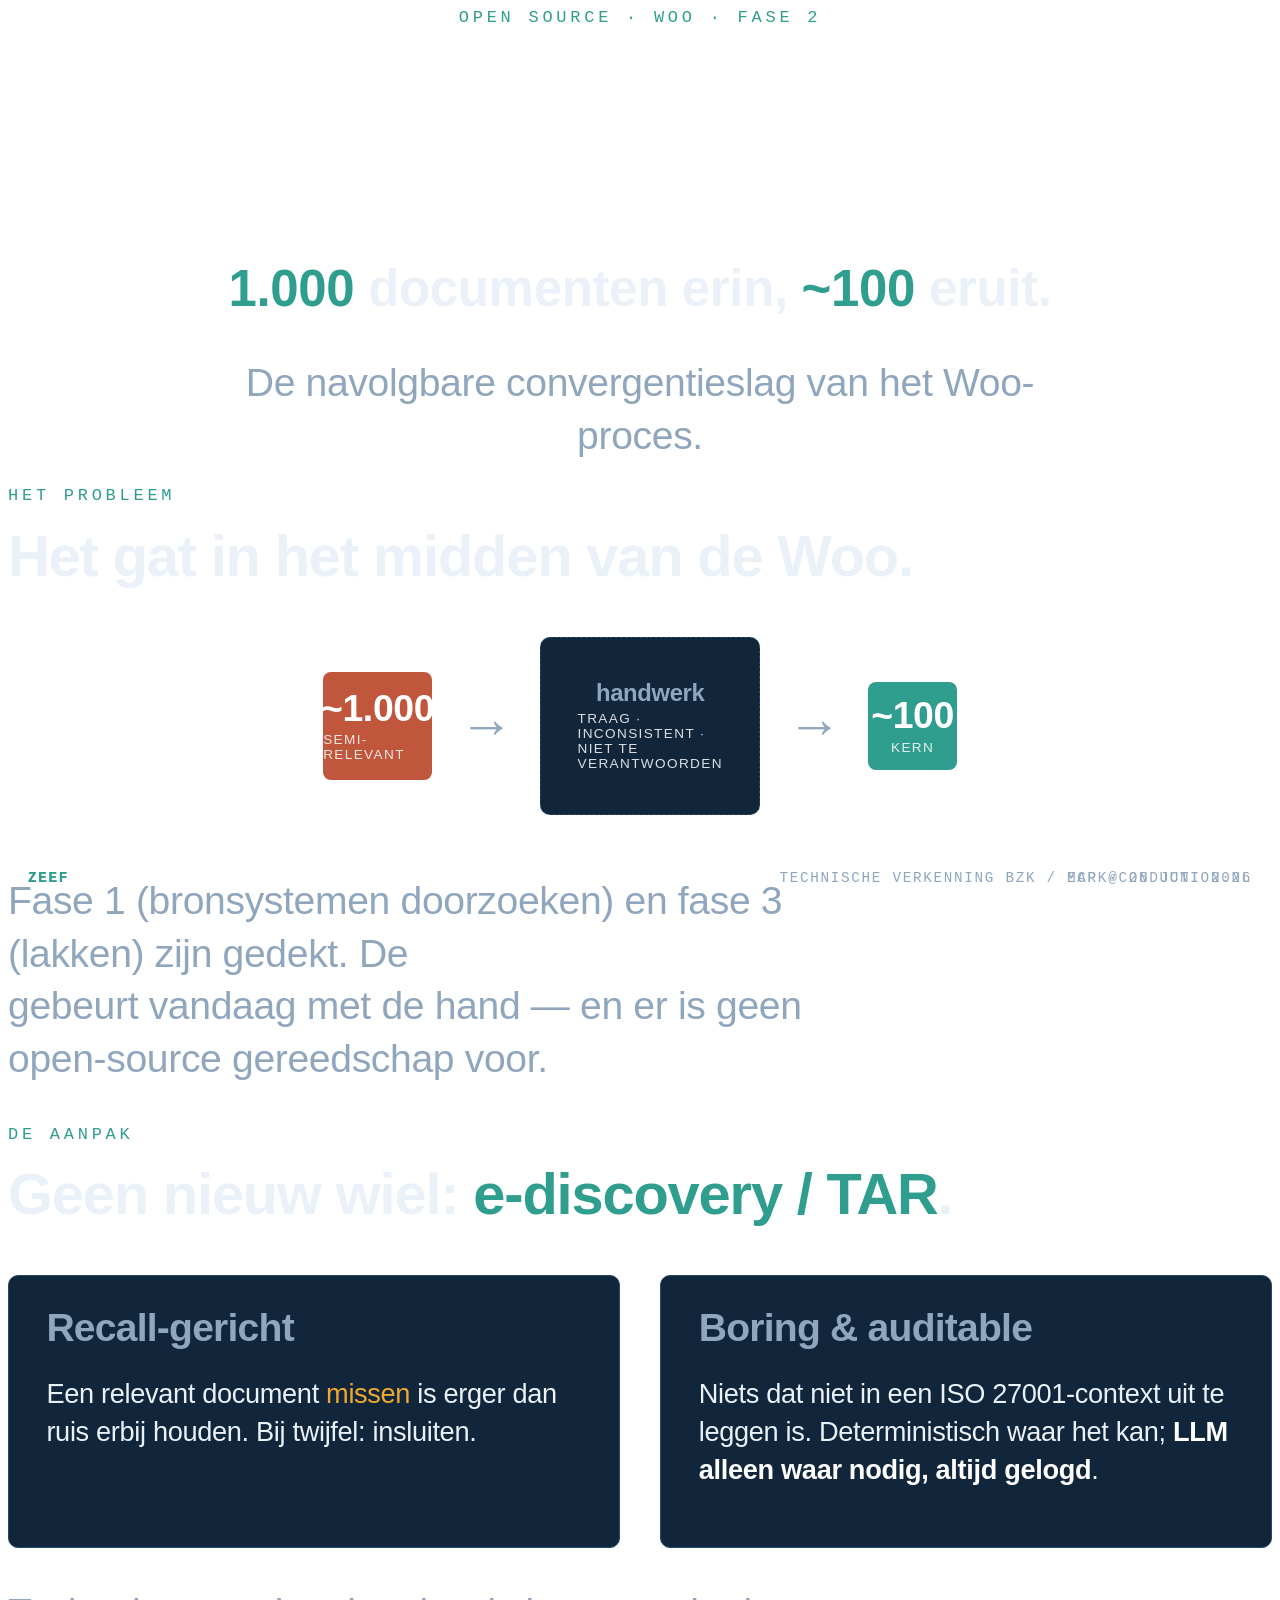
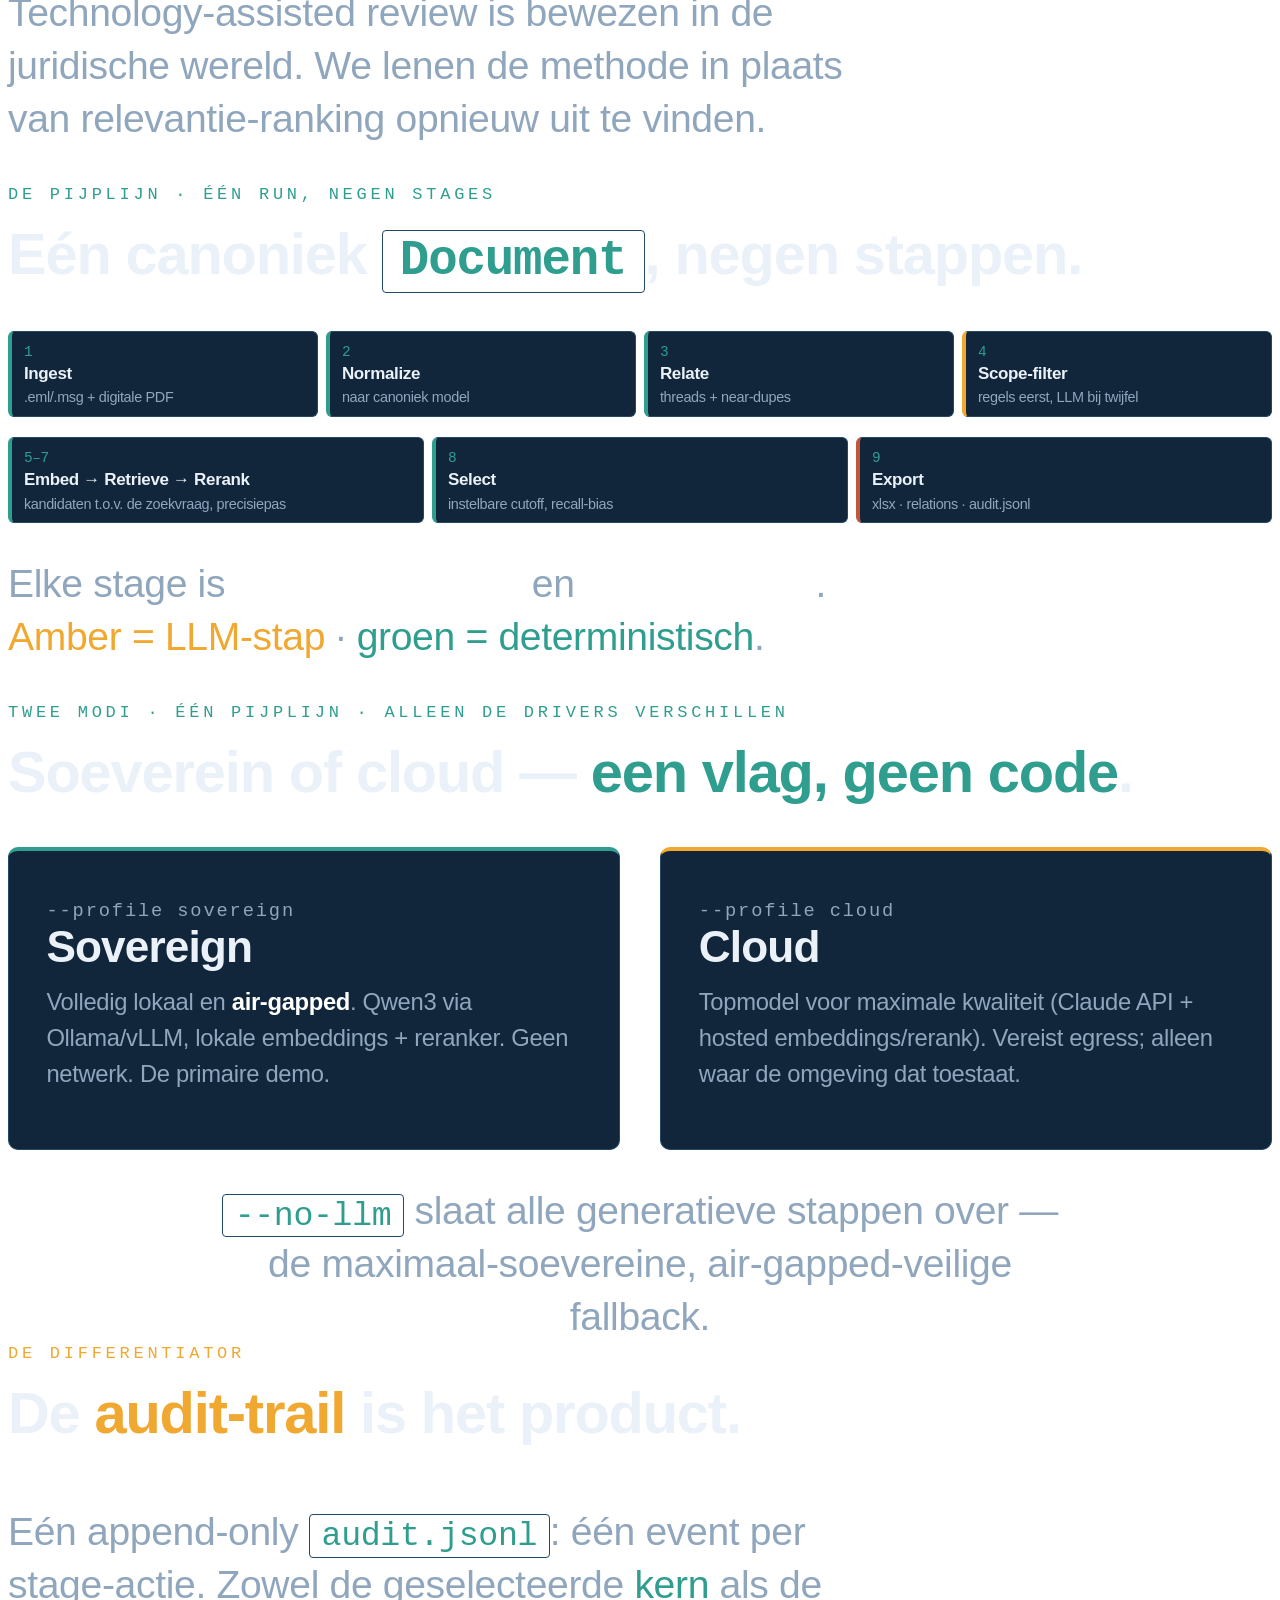
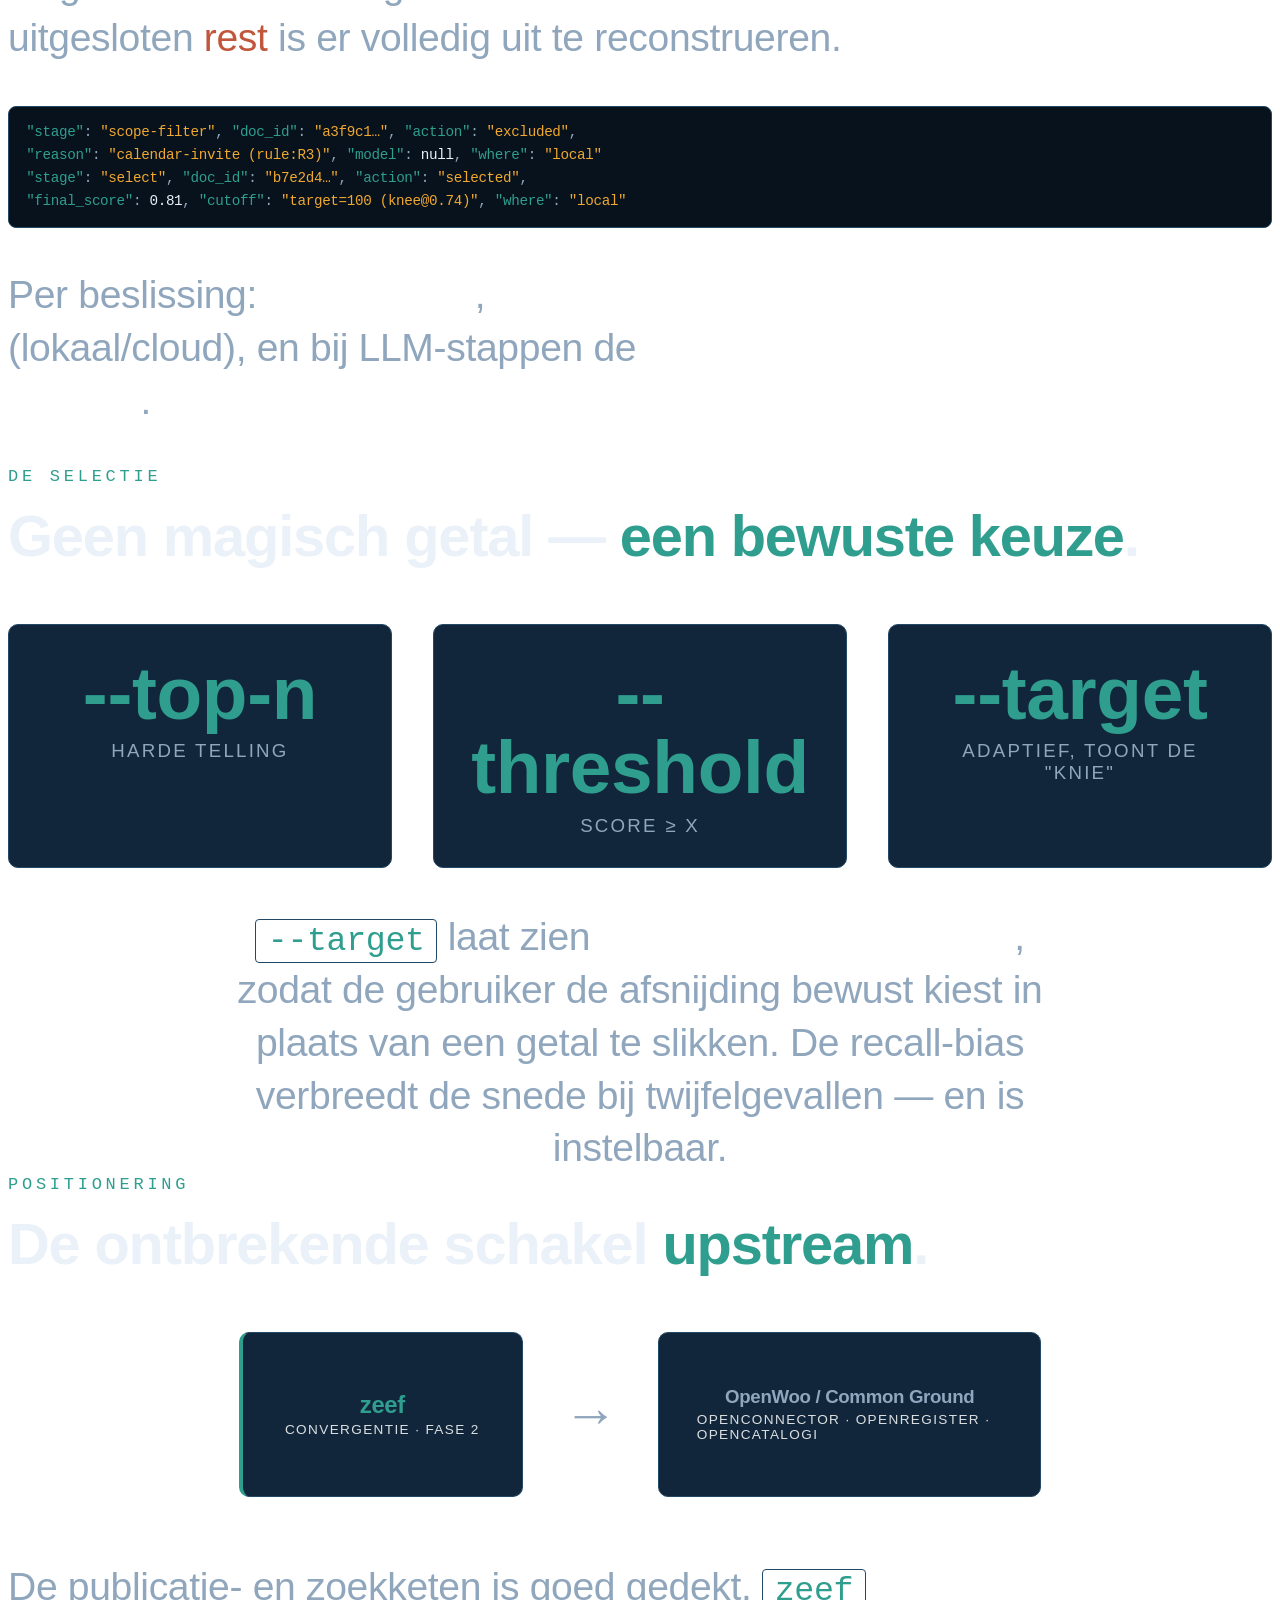
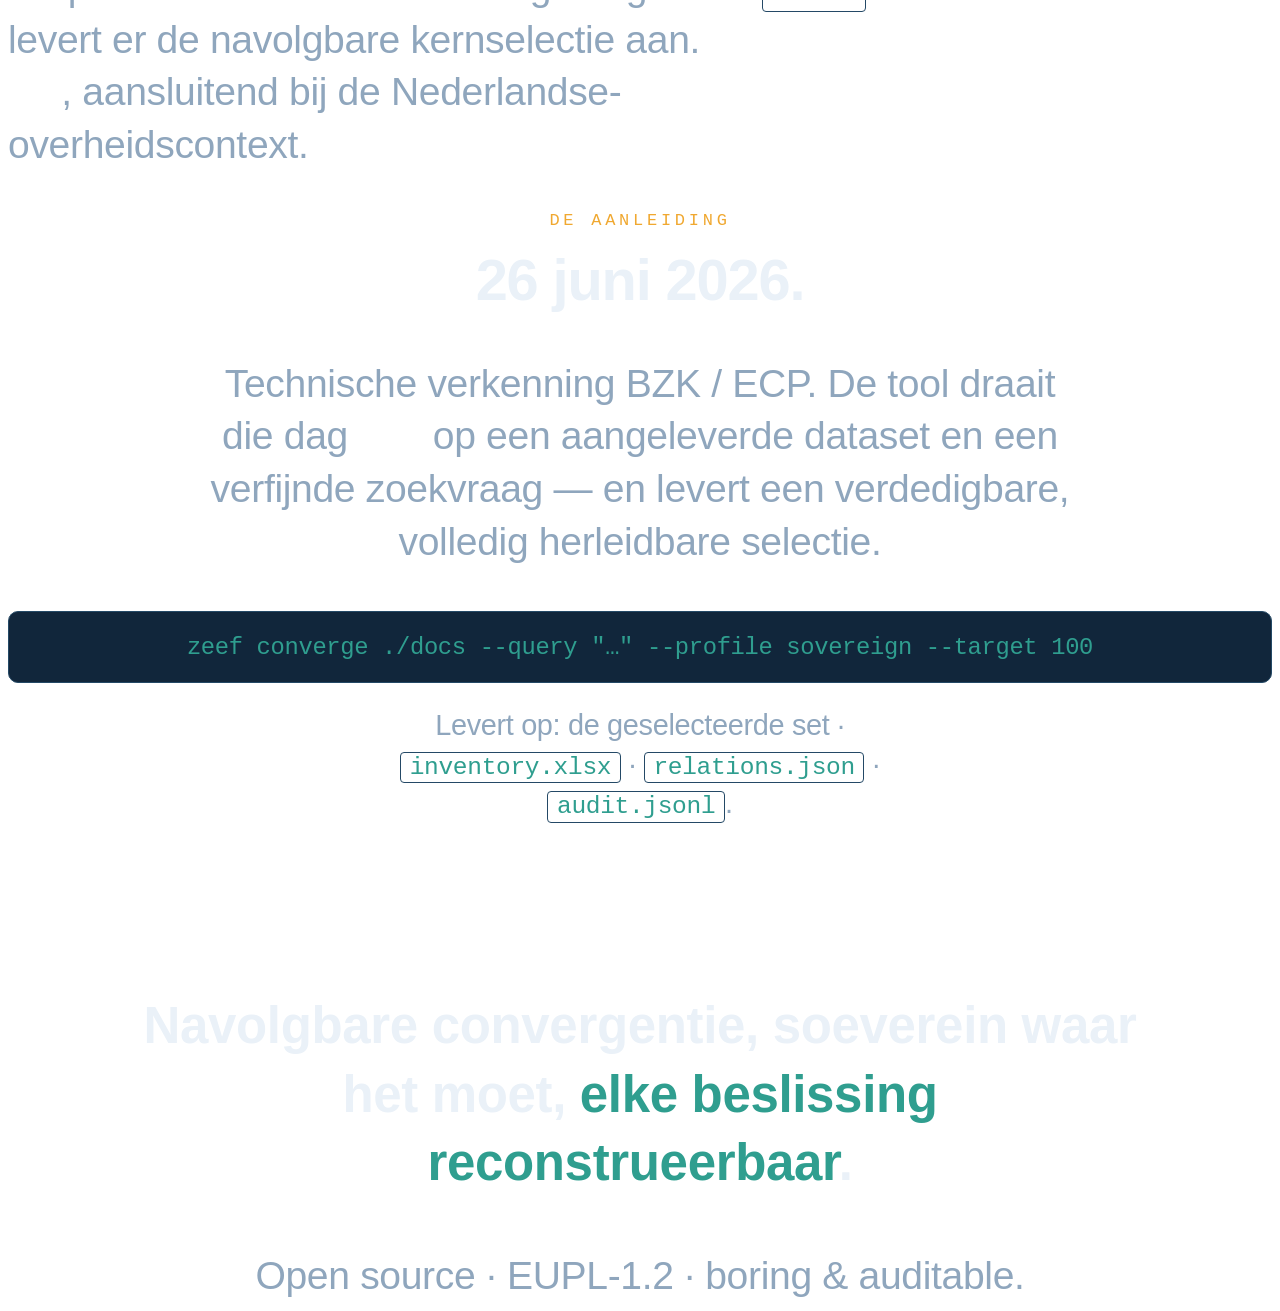
==== presentation/index.html @ 549f4fb6 "chore: projectinitiatie zeef — OpenSpec change #1, scaffold, docs, presentatie Kickoff voor de techn" ====
<!doctype html>
<html lang="nl">
<head>
  <meta charset="utf-8">
  <meta name="viewport" content="width=device-width, initial-scale=1.0">
  <title>zeef — convergentietool voor de Woo</title>

  <!-- Lokaal gevendorde reveal.js 5.1.0 (MIT). Geen runtime-CDN: werkt air-gapped. -->
  <link rel="stylesheet" href="reveal/reset.css">
  <link rel="stylesheet" href="reveal/reveal.css">
  <!-- Eigen thema NA reveal.css -->
  <link rel="stylesheet" href="theme.css">
</head>
<body>
  <div class="reveal">
    <div class="slides">

      <!-- ============================================================ -->
      <!-- SLIDE: Titel / pitch                                          -->
      <!-- ============================================================ -->
      <section class="z-fill z-center" data-background-color="#0d1b2a">
        <div class="z-kicker">Open source · Woo · fase 2</div>
        <h1 style="font-size:4em; color:#fff;">zeef</h1>
        <p class="z-big z-center" style="margin:0.2em auto; max-width:18em;">
          <span class="z-accent">1.000</span> documenten erin,
          <span class="z-accent">~100</span> eruit.
        </p>
        <p class="z-lead z-center" style="margin:0.6em auto;">
          De navolgbare convergentieslag van het Woo-proces.
        </p>
        <div class="z-footer">
          <span class="z-logo">zeef</span>
          <span>Technische verkenning BZK / ECP · 26 juni 2026</span>
        </div>
      </section>

      <!-- ============================================================ -->
      <!-- SLIDE: Het probleem — de handmatige convergentieslag          -->
      <!-- ============================================================ -->
      <section class="z-fill" data-background-color="#0d1b2a">
        <div class="z-kicker">Het probleem</div>
        <h2>Het gat in het midden van de Woo.</h2>
        <div class="z-funnel" style="margin-top:0.8em;">
          <div class="seg" style="background:var(--z-danger); width:3.2em; height:3.2em; border-radius:8px;">
            <span class="num">~1.000</span>
            <span class="lbl">semi-relevant</span>
          </div>
          <span class="arrow">→</span>
          <div class="seg z-card" style="border-style:dashed; width:4.2em; height:3.4em;">
            <span class="num z-mute" style="font-size:0.7em;">handwerk</span>
            <span class="lbl">traag · inconsistent · niet te verantwoorden</span>
          </div>
          <span class="arrow">→</span>
          <div class="seg" style="background:var(--z-accent); width:2.6em; height:2.6em; border-radius:8px;">
            <span class="num">~100</span>
            <span class="lbl">kern</span>
          </div>
        </div>
        <p class="z-lead" style="margin-top:1em;">
          Fase 1 (bronsystemen doorzoeken) en fase 3 (lakken) zijn gedekt.
          De <strong>convergentie ertussen</strong> gebeurt vandaag met de hand —
          en er is geen open-source gereedschap voor.
        </p>
      </section>

      <!-- ============================================================ -->
      <!-- SLIDE: De aanpak — TAR / e-discovery, recall-gericht          -->
      <!-- ============================================================ -->
      <section class="z-fill" data-background-color="#0d1b2a">
        <div class="z-kicker">De aanpak</div>
        <h2>Geen nieuw wiel: <span class="z-accent">e-discovery / TAR</span>.</h2>
        <div class="z-cols" style="margin-top:0.8em;">
          <div class="z-card">
            <h3>Recall-gericht</h3>
            <p style="font-size:0.8em; line-height:1.4;">
              Een relevant document <em>missen</em> is erger dan ruis erbij houden.
              Bij twijfel: insluiten.
            </p>
          </div>
          <div class="z-card">
            <h3>Boring &amp; auditable</h3>
            <p style="font-size:0.8em; line-height:1.4;">
              Niets dat niet in een ISO 27001-context uit te leggen is.
              Deterministisch waar het kan; <strong>LLM alleen waar nodig, altijd gelogd</strong>.
            </p>
          </div>
        </div>
        <p class="z-lead" style="margin-top:1em;">
          Technology-assisted review is bewezen in de juridische wereld.
          We lenen de methode in plaats van relevantie-ranking opnieuw uit te vinden.
        </p>
      </section>

      <!-- ============================================================ -->
      <!-- SLIDE: De pijplijn — visuele flow                             -->
      <!-- ============================================================ -->
      <section class="z-fill" data-background-color="#0d1b2a">
        <div class="z-kicker">De pijplijn · één run, negen stages</div>
        <h2>Eén canoniek <code>Document</code>, negen stappen.</h2>
        <div class="z-pipe">
          <div class="stage"><span class="n">1</span><span class="t">Ingest</span><span class="d">.eml/.msg + digitale PDF</span></div>
          <div class="stage"><span class="n">2</span><span class="t">Normalize</span><span class="d">naar canoniek model</span></div>
          <div class="stage"><span class="n">3</span><span class="t">Relate</span><span class="d">threads + near-dupes</span></div>
          <div class="stage llm"><span class="n">4</span><span class="t">Scope-filter</span><span class="d">regels eerst, LLM bij twijfel</span></div>
        </div>
        <div class="z-pipe">
          <div class="stage"><span class="n">5–7</span><span class="t">Embed → Retrieve → Rerank</span><span class="d">kandidaten t.o.v. de zoekvraag, precisiepas</span></div>
          <div class="stage"><span class="n">8</span><span class="t">Select</span><span class="d">instelbare cutoff, recall-bias</span></div>
          <div class="stage out"><span class="n">9</span><span class="t">Export</span><span class="d">xlsx · relations · audit.jsonl</span></div>
        </div>
        <p class="z-lead" style="margin-top:0.9em;">
          Elke stage is <strong>apart te draaien</strong> en <strong>apart gelogd</strong>.
          <span class="z-amber">Amber = LLM-stap</span> · <span class="z-accent">groen = deterministisch</span>.
        </p>
      </section>

      <!-- ============================================================ -->
      <!-- SLIDE: Twee modi — sovereign vs cloud + --no-llm              -->
      <!-- ============================================================ -->
      <section class="z-fill" data-background-color="#0d1b2a">
        <div class="z-kicker">Twee modi · één pijplijn · alleen de drivers verschillen</div>
        <h2>Soeverein of cloud — <span class="z-accent">een vlag, geen code</span>.</h2>
        <div class="z-cols" style="margin-top:0.6em;">
          <div class="z-card z-mode sov">
            <span class="tag">--profile sovereign</span>
            <h3>Sovereign</h3>
            <p class="pts">
              Volledig lokaal en <strong>air-gapped</strong>. Qwen3 via Ollama/vLLM,
              lokale embeddings + reranker. Geen netwerk. De primaire demo.
            </p>
          </div>
          <div class="z-card z-mode cloud">
            <span class="tag">--profile cloud</span>
            <h3>Cloud</h3>
            <p class="pts">
              Topmodel voor maximale kwaliteit (Claude API + hosted embeddings/rerank).
              Vereist egress; alleen waar de omgeving dat toestaat.
            </p>
          </div>
        </div>
        <p class="z-lead z-center" style="margin:0.9em auto 0;">
          <code>--no-llm</code> slaat alle generatieve stappen over —
          de maximaal-soevereine, air-gapped-veilige fallback.
        </p>
      </section>

      <!-- ============================================================ -->
      <!-- SLIDE: De audit-trail — DE differentiator                     -->
      <!-- ============================================================ -->
      <section class="z-fill" data-background-color="#07121d">
        <div class="z-kicker z-amber">De differentiator</div>
        <h2>De <span class="z-amber">audit-trail</span> is het product.</h2>
        <p class="z-lead" style="margin-bottom:0.7em;">
          Eén append-only <code>audit.jsonl</code>: één event per stage-actie.
          Zowel de geselecteerde <span class="z-accent">kern</span> als de uitgesloten
          <span style="color:var(--z-danger)">rest</span> is er volledig uit te reconstrueren.
        </p>
        <pre class="z-jsonl"><span class="k">"stage"</span>: <span class="s">"scope-filter"</span>, <span class="k">"doc_id"</span>: <span class="s">"a3f9c1…"</span>, <span class="k">"action"</span>: <span class="s">"excluded"</span>,
<span class="k">"reason"</span>: <span class="s">"calendar-invite (rule:R3)"</span>, <span class="k">"model"</span>: <span class="v">null</span>, <span class="k">"where"</span>: <span class="s">"local"</span>
<span class="k">"stage"</span>: <span class="s">"select"</span>, <span class="k">"doc_id"</span>: <span class="s">"b7e2d4…"</span>, <span class="k">"action"</span>: <span class="s">"selected"</span>,
<span class="k">"final_score"</span>: <span class="v">0.81</span>, <span class="k">"cutoff"</span>: <span class="s">"target=100 (knee@0.74)"</span>, <span class="k">"where"</span>: <span class="s">"local"</span></pre>
        <p class="z-lead" style="margin-top:0.7em;">
          Per beslissing: <strong>welk model</strong>, <strong>waar het draaide</strong>
          (lokaal/cloud), en bij LLM-stappen de <strong>exacte prompt</strong>.
        </p>
      </section>

      <!-- ============================================================ -->
      <!-- SLIDE: Instelbare cutoff — geen magisch getal                 -->
      <!-- ============================================================ -->
      <section class="z-fill" data-background-color="#0d1b2a">
        <div class="z-kicker">De selectie</div>
        <h2>Geen magisch getal — <span class="z-accent">een bewuste keuze</span>.</h2>
        <div class="z-cols z-center" style="margin-top:1em;">
          <div class="z-card z-stat"><div class="v">--top-n</div><div class="l">harde telling</div></div>
          <div class="z-card z-stat"><div class="v">--threshold</div><div class="l">score ≥ X</div></div>
          <div class="z-card z-stat"><div class="v">--target</div><div class="l">adaptief, toont de "knie"</div></div>
        </div>
        <p class="z-lead z-center" style="margin:1.1em auto 0;">
          <code>--target</code> laat zien <strong>waar de score-knie ligt</strong>,
          zodat de gebruiker de afsnijding bewust kiest in plaats van een getal te slikken.
          De recall-bias verbreedt de snede bij twijfelgevallen — en is instelbaar.
        </p>
      </section>

      <!-- ============================================================ -->
      <!-- SLIDE: Positionering — upstream van OpenWoo / Common Ground   -->
      <!-- ============================================================ -->
      <section class="z-fill" data-background-color="#0d1b2a">
        <div class="z-kicker">Positionering</div>
        <h2>De ontbrekende schakel <span class="z-accent">upstream</span>.</h2>
        <div class="z-funnel" style="margin-top:1em; gap:0.4em;">
          <div class="seg z-card" style="border-left:4px solid var(--z-accent); width:6em; height:3em;">
            <span class="num z-accent" style="font-size:0.7em;">zeef</span>
            <span class="lbl">convergentie · fase 2</span>
          </div>
          <span class="arrow">→</span>
          <div class="seg z-card" style="width:9em; height:3em;">
            <span class="num z-mute" style="font-size:0.55em;">OpenWoo / Common Ground</span>
            <span class="lbl">OpenConnector · OpenRegister · OpenCatalogi</span>
          </div>
        </div>
        <p class="z-lead" style="margin-top:1.1em;">
          De publicatie- en zoekketen is goed gedekt. <code>zeef</code> levert er de
          navolgbare kernselectie aan. <strong>EUPL-1.2</strong>, aansluitend bij de
          Nederlandse-overheidscontext.
        </p>
      </section>

      <!-- ============================================================ -->
      <!-- SLIDE: De demo-dag — 26 juni 2026                             -->
      <!-- ============================================================ -->
      <section class="z-fill z-center" data-background-color="#07121d">
        <div class="z-kicker z-amber">De aanleiding</div>
        <h2 class="z-center">26 juni 2026.</h2>
        <p class="z-lead z-center" style="margin:0.6em auto;">
          Technische verkenning BZK / ECP. De tool draait die dag <strong>live</strong>
          op een aangeleverde dataset en een verfijnde zoekvraag — en levert een
          verdedigbare, volledig herleidbare selectie.
        </p>
        <div class="z-card z-center" style="display:inline-block; margin-top:0.8em; font-family:var(--z-mono); font-size:0.7em; color:var(--z-accent);">
          zeef converge ./docs --query "…" --profile sovereign --target 100
        </div>
        <p class="z-lead z-center z-mute" style="margin:0.8em auto 0; font-size:0.85em;">
          Levert op: de geselecteerde set · <code>inventory.xlsx</code> ·
          <code>relations.json</code> · <code>audit.jsonl</code>.
        </p>
      </section>

      <!-- ============================================================ -->
      <!-- SLIDE: Afsluiter                                              -->
      <!-- ============================================================ -->
      <section class="z-fill z-center" data-background-color="#0d1b2a">
        <h1 style="font-size:3em; color:#fff;">zeef</h1>
        <p class="z-big z-center" style="max-width:20em; margin:0.4em auto;">
          Navolgbare convergentie, soeverein waar het moet,
          <span class="z-accent">elke beslissing reconstrueerbaar</span>.
        </p>
        <p class="z-lead z-center z-mute" style="margin:0.8em auto 0;">
          Open source · EUPL-1.2 · boring &amp; auditable.
        </p>
        <div class="z-footer">
          <span class="z-logo">zeef</span>
          <span>mark@conduction.nl</span>
        </div>
      </section>

    </div>
  </div>

  <!-- Lokaal gevendorde reveal.js engine -->
  <script src="reveal/reveal.js"></script>
  <script>
    // Minimale init — geen plugins, geen externe afhankelijkheden.
    Reveal.initialize({
      hash: true,
      slideNumber: 'c/t',
      transition: 'slide',
      controls: true,
      progress: true,
      width: 1280,
      height: 720,
      margin: 0.06
    });
  </script>
</body>
</html>
---- presentation/theme.css ----
/*
 * presentation/theme.css — zeef deck-thema
 *
 * Eigen reveal.js-thema voor de zeef-presentatie. Strak, professioneel,
 * passend bij een overheids-/soevereiniteitscontext. Eén samenhangend
 * kleur- en typografiethema. Volledig offline: geen webfonts, geen externe
 * url()'s — uitsluitend systeem-fontstacks.
 *
 * Wordt geladen NA reveal/reveal.css zodat het de basis overschrijft.
 */

:root {
  /* Kleurpalet — diep nachtblauw (overheid/soevereiniteit) + helder accent */
  --z-bg:        #0d1b2a;   /* achtergrond                */
  --z-bg-2:      #11263b;   /* paneel / kaart             */
  --z-ink:       #eaf1f8;   /* hoofdtekst                 */
  --z-muted:     #8fa6bd;   /* gedempte tekst             */
  --z-accent:    #2f9e8f;   /* zeef-groen (kern/selectie) */
  --z-accent-2:  #f0a830;   /* amber (audit / uitgelicht) */
  --z-line:      #244966;   /* lijnen / randen            */
  --z-danger:    #c0563b;   /* uitsluiting / rest         */

  --z-sans: "Inter", "Segoe UI", "Helvetica Neue", Arial, system-ui, sans-serif;
  --z-mono: "JetBrains Mono", "SFMono-Regular", "Consolas", "Liberation Mono", monospace;
}

.reveal-viewport { background-color: var(--z-bg); }

.reveal {
  font-family: var(--z-sans);
  font-size: 34px;
  color: var(--z-ink);
  font-weight: 400;
  letter-spacing: -0.01em;
}

.reveal .slides { text-align: left; }
.reveal .slides section { height: 100%; }

.reveal h1, .reveal h2, .reveal h3 {
  font-family: var(--z-sans);
  color: var(--z-ink);
  font-weight: 700;
  line-height: 1.05;
  letter-spacing: -0.02em;
  text-transform: none;
  margin: 0 0 0.4em 0;
  text-shadow: none;
}
.reveal h1 { font-size: 2.6em; }
.reveal h2 { font-size: 1.7em; }
.reveal h3 { font-size: 1.15em; color: var(--z-muted); font-weight: 600; }

.reveal p { line-height: 1.35; }
.reveal a { color: var(--z-accent); text-decoration: none; }
.reveal strong { color: #fff; font-weight: 700; }
.reveal em { color: var(--z-accent-2); font-style: normal; }

.reveal code, .reveal pre { font-family: var(--z-mono); }
.reveal code {
  background: rgba(255,255,255,0.07);
  border: 1px solid var(--z-line);
  border-radius: 4px;
  padding: 0.05em 0.35em;
  font-size: 0.85em;
  color: var(--z-accent);
}

/* ---- bullets bewust gedempt: liever beeld dan opsomming ---- */
.reveal ul { list-style: none; padding-left: 0; }
.reveal ul li { margin: 0.35em 0; }

/* ---- herbruikbare hulpklassen ---- */
.z-kicker {
  font-family: var(--z-mono);
  font-size: 0.5em;
  letter-spacing: 0.22em;
  text-transform: uppercase;
  color: var(--z-accent);
  margin-bottom: 1.2em;
}
.z-lead   { font-size: 1.15em; color: var(--z-muted); line-height: 1.4; max-width: 22em; }
.z-big    { font-size: 1.5em; font-weight: 700; line-height: 1.15; }
.z-center { text-align: center; }
.z-mute   { color: var(--z-muted); }
.z-accent { color: var(--z-accent); }
.z-amber  { color: var(--z-accent-2); }

.reveal section.z-fill { display: flex; flex-direction: column; justify-content: center; }

/* kaart-paneel */
.z-card {
  background: var(--z-bg-2);
  border: 1px solid var(--z-line);
  border-radius: 10px;
  padding: 0.9em 1.1em;
}

/* twee kolommen */
.z-cols { display: flex; gap: 1.2em; align-items: stretch; }
.z-cols > * { flex: 1; }

/* footer-balk met logo-tekst en datum */
.z-footer {
  position: absolute;
  bottom: 14px; left: 28px; right: 28px;
  display: flex; justify-content: space-between;
  font-family: var(--z-mono);
  font-size: 0.42em;
  letter-spacing: 0.12em;
  color: var(--z-muted);
  text-transform: uppercase;
}
.z-footer .z-logo { color: var(--z-accent); font-weight: 700; }

/* progress / controls in accentkleur */
.reveal .progress { color: var(--z-accent); height: 4px; }
.reveal .controls { color: var(--z-accent); }

/* ====== funnel 1.000 -> 100 ====== */
.z-funnel { display: flex; align-items: center; justify-content: center; gap: 0; margin: 0.6em 0; }
.z-funnel .seg {
  display: flex; flex-direction: column; align-items: center; justify-content: center;
  color: #fff; font-weight: 700;
}
.z-funnel .seg .num { font-size: 1.1em; line-height: 1; }
.z-funnel .seg .lbl { font-size: 0.4em; font-weight: 500; letter-spacing: 0.1em; text-transform: uppercase; color: rgba(255,255,255,0.85); margin-top: 0.4em; }
.z-funnel .arrow { font-size: 1.6em; color: var(--z-muted); margin: 0 0.5em; }

/* ====== pijplijn-flow ====== */
.z-pipe { display: flex; flex-wrap: wrap; gap: 8px; margin-top: 0.6em; }
.z-pipe .stage {
  background: var(--z-bg-2);
  border: 1px solid var(--z-line);
  border-left: 4px solid var(--z-accent);
  border-radius: 6px;
  padding: 0.5em 0.7em;
  font-size: 0.5em;
  flex: 1 1 0;
  min-width: 0;
}
.z-pipe .stage .n { font-family: var(--z-mono); color: var(--z-accent); font-size: 0.85em; }
.z-pipe .stage .t { font-weight: 700; display: block; margin: 0.2em 0; }
.z-pipe .stage .d { color: var(--z-muted); font-size: 0.85em; line-height: 1.25; }
.z-pipe .stage.llm { border-left-color: var(--z-accent-2); }
.z-pipe .stage.out { border-left-color: var(--z-danger); }

/* ====== audit-trail event ====== */
.z-jsonl {
  font-family: var(--z-mono);
  font-size: 0.42em;
  line-height: 1.6;
  background: #07121d;
  border: 1px solid var(--z-line);
  border-radius: 8px;
  padding: 1em 1.2em;
  color: var(--z-muted);
  overflow-x: auto;
}
.z-jsonl .k { color: var(--z-accent); }
.z-jsonl .s { color: var(--z-accent-2); }
.z-jsonl .v { color: var(--z-ink); }

/* statistiek-getal */
.z-stat { text-align: center; }
.z-stat .v { font-size: 2.2em; font-weight: 700; color: var(--z-accent); line-height: 1; }
.z-stat .l { font-size: 0.55em; color: var(--z-muted); text-transform: uppercase; letter-spacing: 0.12em; margin-top: 0.5em; }

/* modus-vergelijking */
.z-mode { padding: 1em 1.1em; }
.z-mode.sov { border-top: 4px solid var(--z-accent); }
.z-mode.cloud { border-top: 4px solid var(--z-accent-2); }
.z-mode h3 { color: var(--z-ink); font-size: 1.3em; margin-bottom: 0.2em; }
.z-mode .tag { font-family: var(--z-mono); font-size: 0.55em; color: var(--z-muted); letter-spacing: 0.1em; }
.z-mode .pts { font-size: 0.7em; color: var(--z-muted); line-height: 1.5; margin-top: 0.6em; }
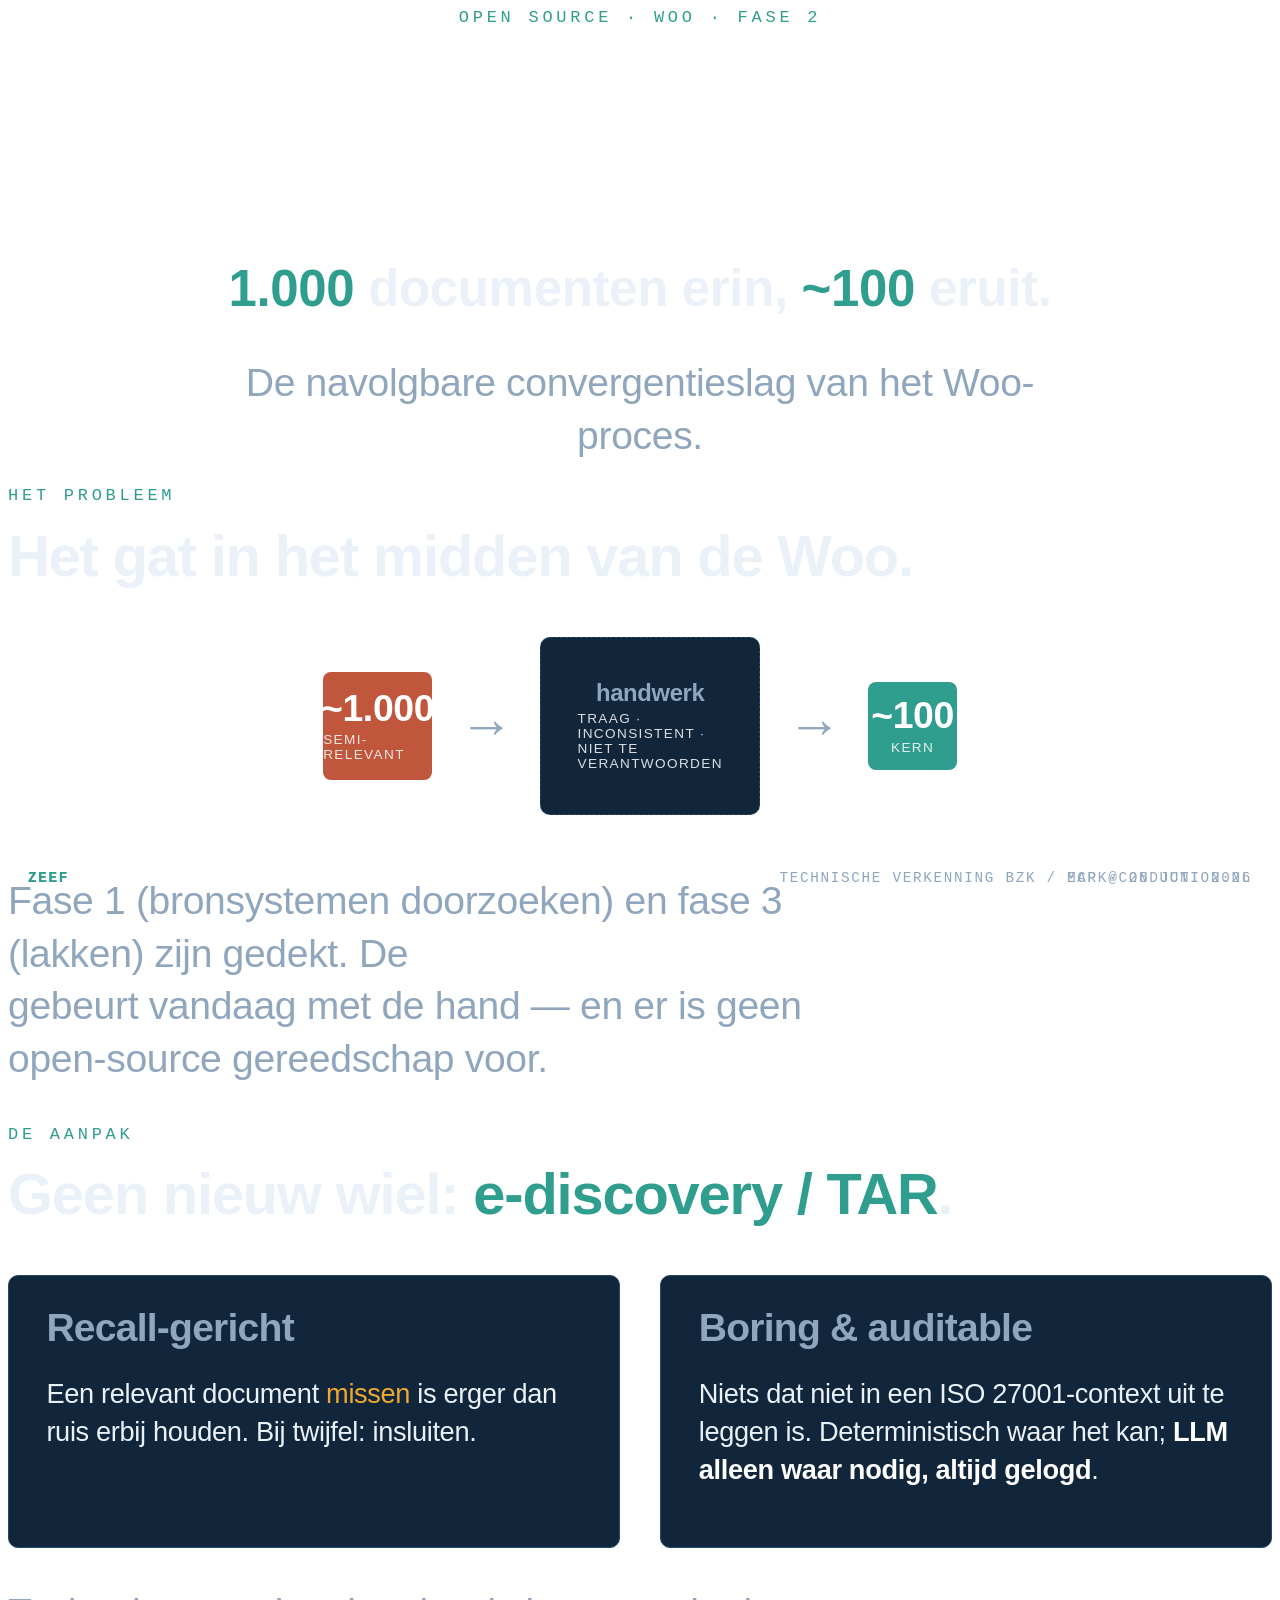
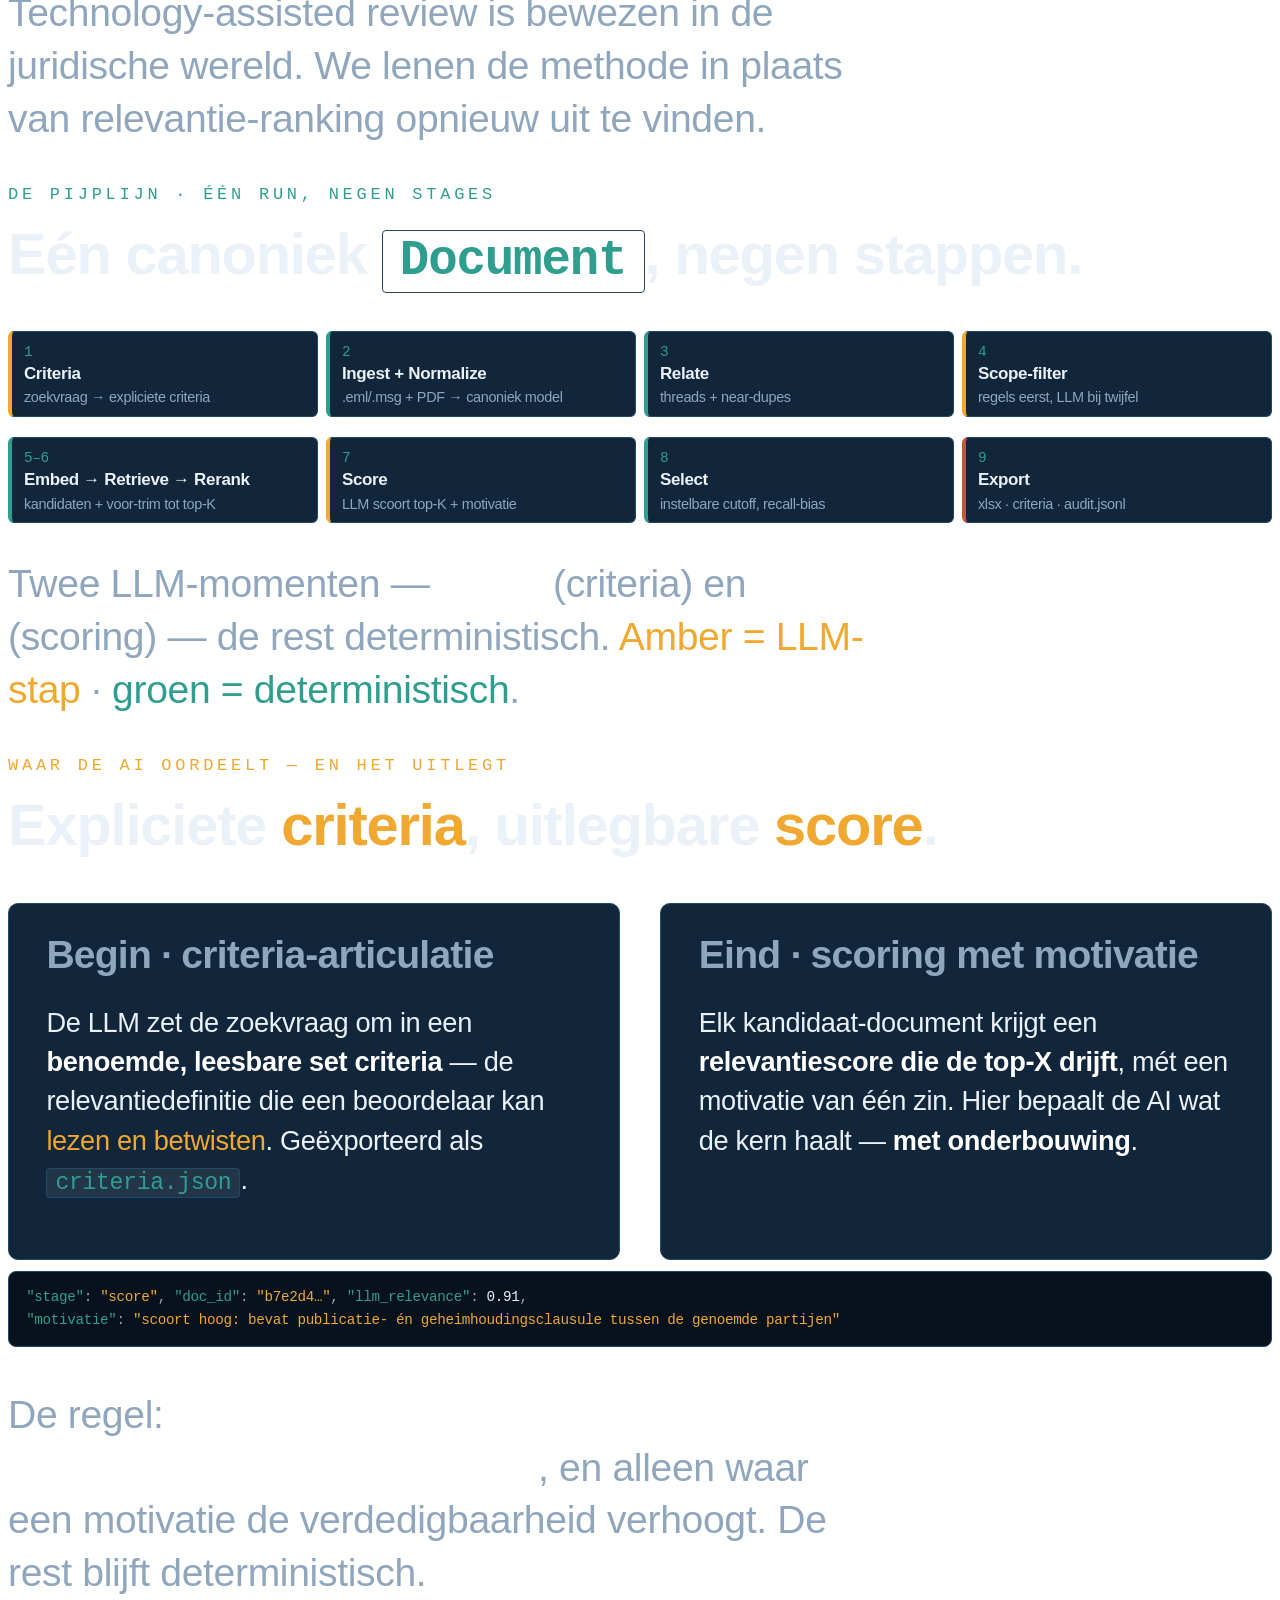
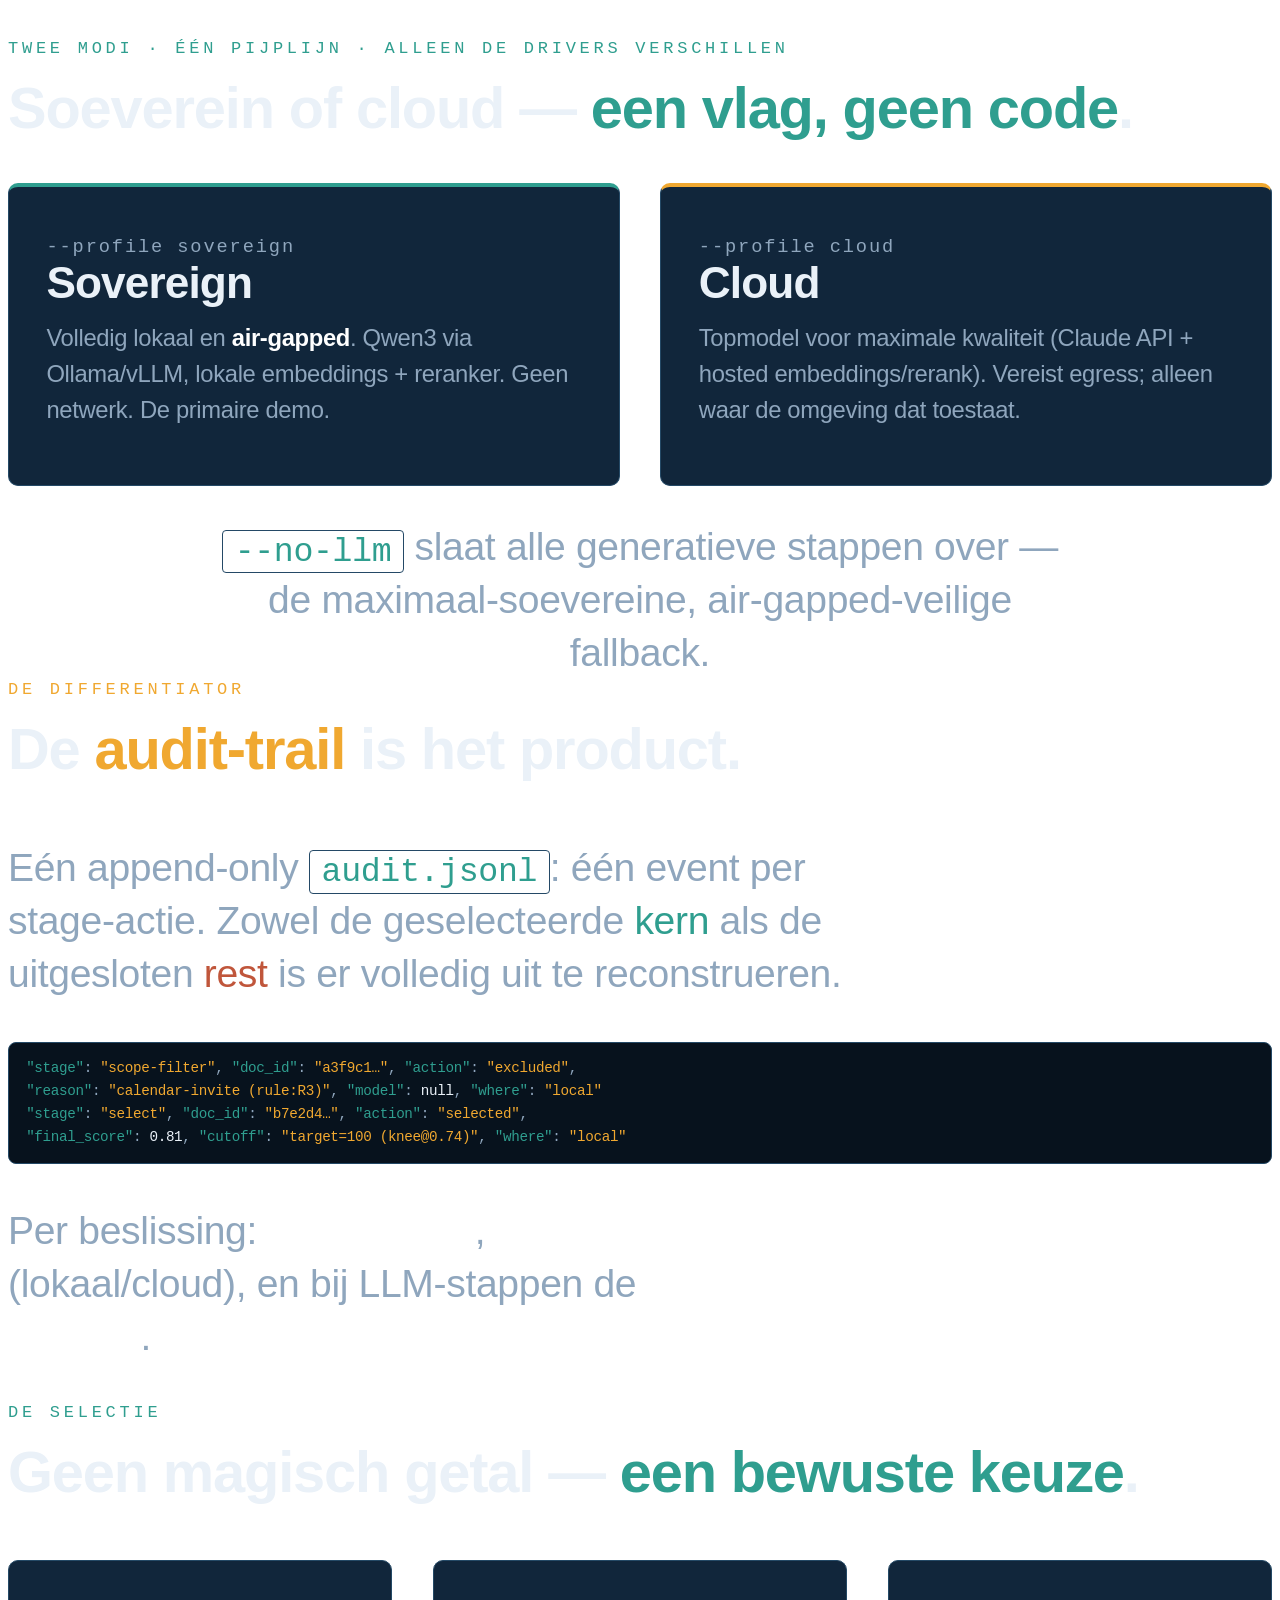
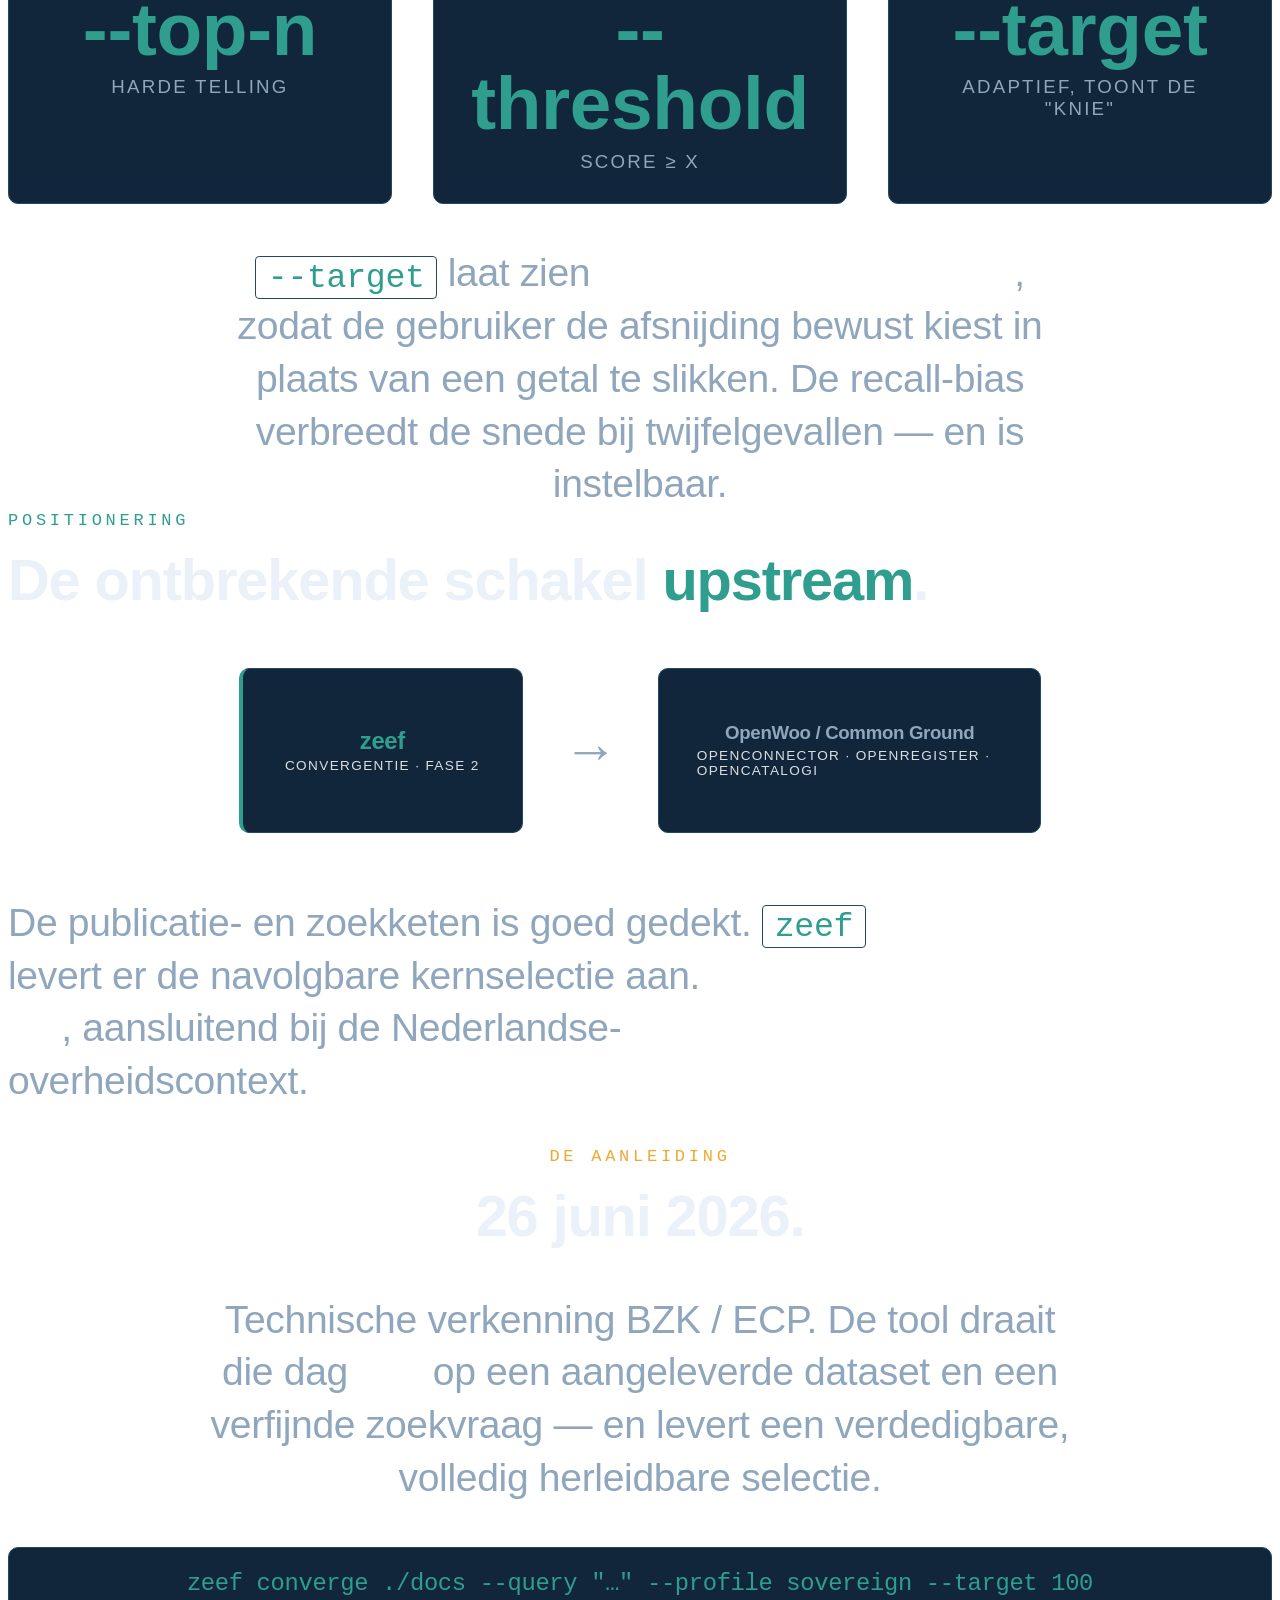
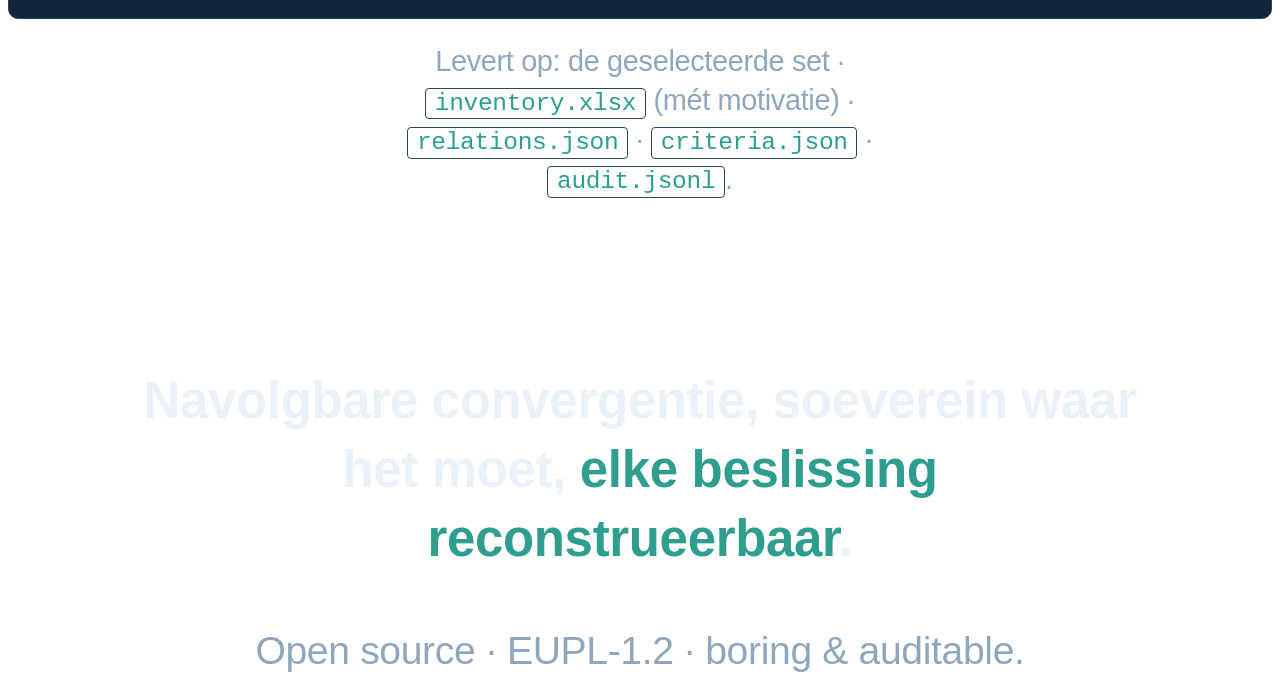
==== commit c2832c1d: "feat: convergentie-pijplijn (converge-mvp) + change #2 criteria-scoring Landt de tot nu toe ongecomm" ====
--- a/presentation/index.html
+++ b/presentation/index.html
@@ -98,19 +98,53 @@
         <div class="z-kicker">De pijplijn · één run, negen stages</div>
         <h2>Eén canoniek <code>Document</code>, negen stappen.</h2>
         <div class="z-pipe">
-          <div class="stage"><span class="n">1</span><span class="t">Ingest</span><span class="d">.eml/.msg + digitale PDF</span></div>
-          <div class="stage"><span class="n">2</span><span class="t">Normalize</span><span class="d">naar canoniek model</span></div>
+          <div class="stage llm"><span class="n">1</span><span class="t">Criteria</span><span class="d">zoekvraag → expliciete criteria</span></div>
+          <div class="stage"><span class="n">2</span><span class="t">Ingest + Normalize</span><span class="d">.eml/.msg + PDF → canoniek model</span></div>
           <div class="stage"><span class="n">3</span><span class="t">Relate</span><span class="d">threads + near-dupes</span></div>
           <div class="stage llm"><span class="n">4</span><span class="t">Scope-filter</span><span class="d">regels eerst, LLM bij twijfel</span></div>
         </div>
         <div class="z-pipe">
-          <div class="stage"><span class="n">5–7</span><span class="t">Embed → Retrieve → Rerank</span><span class="d">kandidaten t.o.v. de zoekvraag, precisiepas</span></div>
+          <div class="stage"><span class="n">5–6</span><span class="t">Embed → Retrieve → Rerank</span><span class="d">kandidaten + voor-trim tot top-K</span></div>
+          <div class="stage llm"><span class="n">7</span><span class="t">Score</span><span class="d">LLM scoort top-K + motivatie</span></div>
           <div class="stage"><span class="n">8</span><span class="t">Select</span><span class="d">instelbare cutoff, recall-bias</span></div>
-          <div class="stage out"><span class="n">9</span><span class="t">Export</span><span class="d">xlsx · relations · audit.jsonl</span></div>
+          <div class="stage out"><span class="n">9</span><span class="t">Export</span><span class="d">xlsx · criteria · audit.jsonl</span></div>
         </div>
         <p class="z-lead" style="margin-top:0.9em;">
-          Elke stage is <strong>apart te draaien</strong> en <strong>apart gelogd</strong>.
+          Twee LLM-momenten — <strong>begin</strong> (criteria) en <strong>eind</strong> (scoring) —
+          de rest deterministisch.
           <span class="z-amber">Amber = LLM-stap</span> · <span class="z-accent">groen = deterministisch</span>.
+        </p>
+      </section>
+
+      <!-- ============================================================ -->
+      <!-- SLIDE: Criteria + uitlegbare scoring — de twee LLM-momenten    -->
+      <!-- ============================================================ -->
+      <section class="z-fill" data-background-color="#07121d">
+        <div class="z-kicker z-amber">Waar de AI oordeelt — en het uitlegt</div>
+        <h2>Expliciete <span class="z-amber">criteria</span>, uitlegbare <span class="z-amber">score</span>.</h2>
+        <div class="z-cols" style="margin-top:0.7em;">
+          <div class="z-card">
+            <h3>Begin · criteria-articulatie</h3>
+            <p style="font-size:0.8em; line-height:1.45;">
+              De LLM zet de zoekvraag om in een <strong>benoemde, leesbare set criteria</strong> —
+              de relevantiedefinitie die een beoordelaar kan <em>lezen en betwisten</em>.
+              Geëxporteerd als <code>criteria.json</code>.
+            </p>
+          </div>
+          <div class="z-card">
+            <h3>Eind · scoring met motivatie</h3>
+            <p style="font-size:0.8em; line-height:1.45;">
+              Elk kandidaat-document krijgt een <strong>relevantiescore die de top-X drijft</strong>,
+              mét een motivatie van één zin. Hier bepaalt de AI wat de kern haalt —
+              <strong>met onderbouwing</strong>.
+            </p>
+          </div>
+        </div>
+        <pre class="z-jsonl" style="margin-top:0.8em;"><span class="k">"stage"</span>: <span class="s">"score"</span>, <span class="k">"doc_id"</span>: <span class="s">"b7e2d4…"</span>, <span class="k">"llm_relevance"</span>: <span class="v">0.91</span>,
+<span class="k">"motivatie"</span>: <span class="s">"scoort hoog: bevat publicatie- én geheimhoudingsclausule tussen de genoemde partijen"</span></pre>
+        <p class="z-lead" style="margin-top:0.7em;">
+          De regel: <strong>LLM alleen bij een oordeel zonder mechanische grondwaarheid</strong>,
+          en alleen waar een motivatie de verdedigbaarheid verhoogt. De rest blijft deterministisch.
         </p>
       </section>
 
@@ -222,8 +256,8 @@
           zeef converge ./docs --query "…" --profile sovereign --target 100
         </div>
         <p class="z-lead z-center z-mute" style="margin:0.8em auto 0; font-size:0.85em;">
-          Levert op: de geselecteerde set · <code>inventory.xlsx</code> ·
-          <code>relations.json</code> · <code>audit.jsonl</code>.
+          Levert op: de geselecteerde set · <code>inventory.xlsx</code> (mét motivatie) ·
+          <code>relations.json</code> · <code>criteria.json</code> · <code>audit.jsonl</code>.
         </p>
       </section>
 
